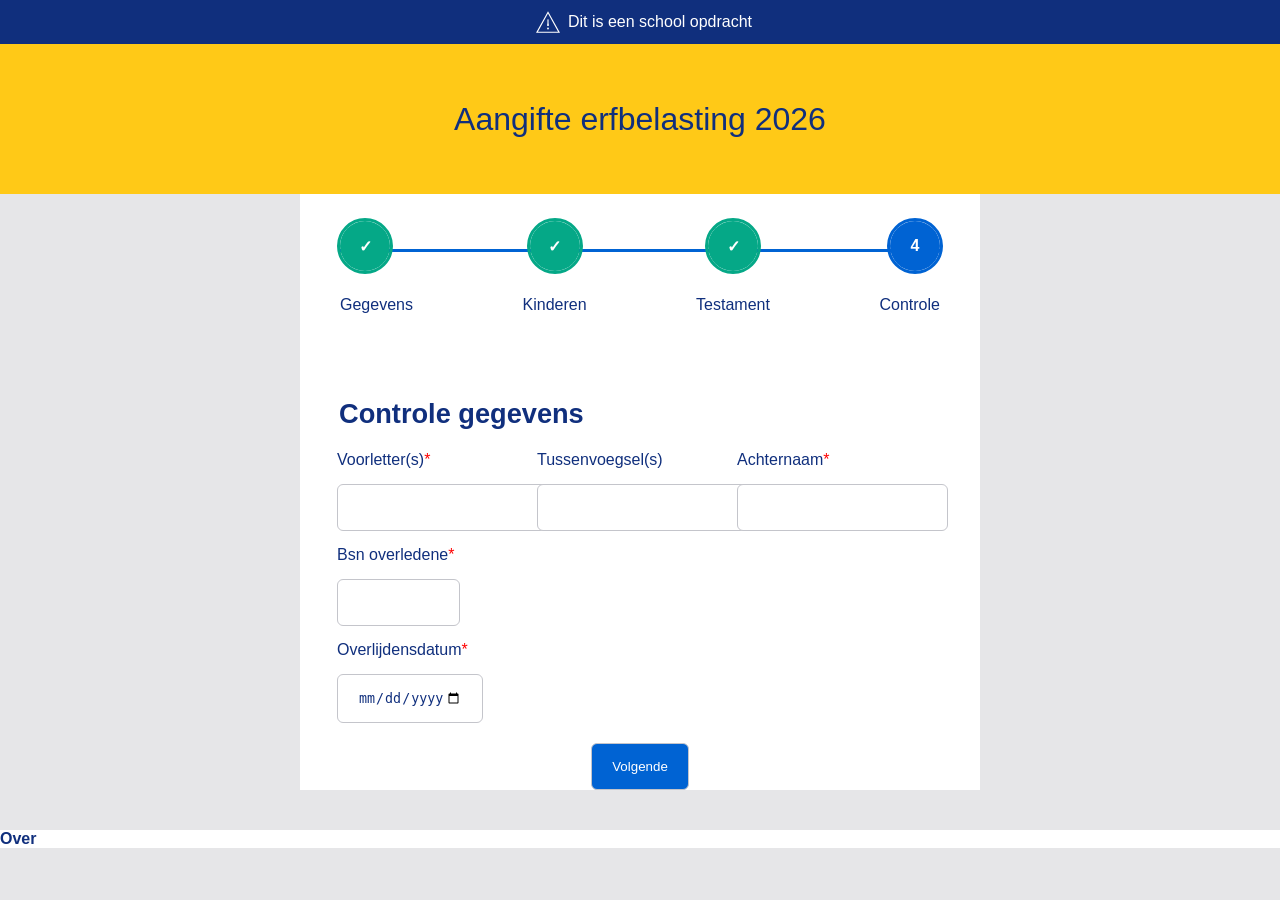
==== check.html @ 88e2ab3c "getting somewhere" ====
<!DOCTYPE html>
<html lang="nl">
<head>
	<meta charset="UTF-8">
	<meta name="viewport" content="width=device-width, initial-scale=1.0">
	<title>Aangifte erfbelasting 2026</title>
	<link rel="stylesheet" href="styles/style.css">
	<link rel="stylesheet" href="styles/steps.css">
	<link rel="stylesheet" href="styles/steps4.css">
	<link href="/path/to/print.css" media="print" rel="stylesheet" />
</head>
<body>
	<header>
		<img class=alert src="img/alert.svg" alt="">
		<p>Dit is een school opdracht</p>
	</header>
	<main>
		<section>
			<h1>Aangifte erfbelasting 2026</h1>
		</section>
		<form novalidate action="goodbye.html">
			<nav>
				<ol>
					<li><a href="index.html">Gegevens</a></li>
					<li><a href="page-two.html">Kinderen</a></li>
					<li><a href="page-three.html">Testament</a></li>
					<li><a href="#">Controle</a></li>
			</ol>
			</nav>
			<fieldset>
				<legend>Controle gegevens</legend>
				<div class="three-col">
					<div>
						<label for="ov-naam">Voorletter(s)</label>
						<input required aria-describedby="error-id" type="text" id="ov-naam" name="ov-naam">
						<p class="error" id="error-id"></p>
					</div>
					<div>
						<label for="ov-tussen">Tussenvoegsel(s)</label>
						<input type="text" id="ov-tussen" name="tussen">
						<p class="errortwo" id="errortwo-id"></p>
					</div>
					<div>
						<label for="ov-achternaam">Achternaam</label>
							<input required type="text" id="ov-achternaam" name="ov-achternaam">
					</div>
				</div>
				<label for="bsn1">Bsn overledene</label>
				<input required min="100000000" max="999999999" id="bsn1" name="bsn1" type="number"> 
				<label for="deathdate">Overlijdensdatum</label>
				<input required type="date" id="deathdate" name="death-date">
			</fieldset>
			</fieldset>
			<input type="submit" value="Volgende" class="next-btn">
		</form>
	</main>
	<footer>
		<b>Over</b>
		<!-- <ul>
			<li>Minor</li>
			<li>Webdesign</li>
			<li>Development</li>
			<li>Alisha</li>
		</ul> -->
	</footer>
	<script src="script.js"></script>
</body>
</html>
---- styles/style.css ----
:root {
	--ns-yellow: #ffc917;
	--ns-blue: #102F7D;
	--grey-bg: #E6E6E8;
	--white: #ffffff;
	--black: #000000;
	--btn: #0063d3;
	--transparent-blue: #0062d355;
	--ns-border-form: #c4c5cb;
	--invalid: red;
	--valid:  rgb(47, 201, 0);
	--radio-color: #05A887;
}

* {
	margin: 0;
	box-sizing: border-box;
	color: var(--ns-blue);
}

header {
	display: flex;
	align-items: center;
	justify-content: center;
	text-align: center;
	padding: 2px;
	background-color: var(--ns-blue);
}

header > p {
	color: var(--white);
}

h1 {
	text-align: center;
	margin: 15px 0;
	font-weight: 100;
	font-size: 2em;
}

body {
	background-color: var(--grey-bg);
	font-family: 'Segoe UI', Tahoma, Geneva, Verdana, sans-serif, sans-serif, arial;
}

ul li {
	color: var(--white);
}

section {
	position: relative;
	background-color: var(--ns-yellow);
	display: flex;
	align-items: center;
	justify-content: center;
	flex-direction: column;
	width: 100%;
	height: 150px;
}

main {
	display: flex;
	align-items: center;
	justify-content: center;
	flex-direction: column;
}

/* form */
form {
	display: flex;
	justify-content: center;
	align-items: center;
	flex-direction: column;
	background-color: var(--white);
	margin: 0 0 40px 0;
	padding: 0 20px;
	width: 100%;
}

label {
	display: block;
	margin: 15px 0;
}

legend {
	font-weight: 700;
	font-size: 1.7rem;
	padding-top: 30px;
}

:user-invalid {
	border-bottom: 2px solid var(--invalid);
}

:user-valid {
	border-bottom: 2px solid var(--valid);
	background-image: url(../img/Green-check-mark.png);
	background-repeat: no-repeat;
    background-position: right 10px center;
    background-size: 10px;
}

label:has(+ input:required)::after,
div label:has(input:required)::after {
    content: "*";
    color: var(--invalid);
}

fieldset {
	width: 100%;
	margin: 10px;
	border: none;
}

fieldset > fieldset > legend {
	font-weight: 200;
	font-size: 16px;
}

fieldset > fieldset {
	padding: 0;
	margin: 0;
}

/* input */
input {
	padding: 15px 20px;
	border: 1px solid var(--ns-border-form);
	border-radius: 6px;
}

input:focus {
	outline: none !important;
    border: 2px solid var(--btn);
}

input[type='submit'] {
	background-color: var(--btn);
	color: var(--white);
	&:hover {
		cursor: pointer;
	}
}

input[type='radio']
{
	display: inline;
	padding: 20px;
}

/*
Source - https://stackoverflow.com/a/4298216
Posted by antonj, modified by community. See post 'Timeline' for change history
Retrieved 2026-03-08, License - CC BY-SA 4.0
*/

input::-webkit-outer-spin-button,
input::-webkit-inner-spin-button {
    -webkit-appearance: none;
    margin: 0;
}

input[type=number] {
    -moz-appearance: textfield; /* Firefox */
}

footer {
	background-color: var(--white);
	color: var(--btn);
}

label:has(input[type='radio']) {
  display: block;
  position: relative;
  padding-left: 35px;
  margin-bottom: 12px;
  cursor: pointer;
  -webkit-user-select: none;
  -moz-user-select: none;
  -ms-user-select: none;
  user-select: none;
}

/* Hide the browser's default radio button */
label input[type='radio'] {
  position: absolute;
  opacity: 0;
  cursor: pointer;
}

/* Create a custom radio button */
.checkmark {
  position: absolute;
  top: 0;
  left: 0;
  height: 21px;
  width: 21px;
  background-color: var(--white);
  border-radius: 50%;
  border: 1px solid gray;
}

/* On mouse-over, add a grey background color */
label:hover input ~ .checkmark {
  background-color: #ccc;
}

/* When the radio button is checked, add a blue background */
label input:checked ~ .checkmark {
  background-color: var(--white);
  border: 1px solid var(--radio-color);
}

/* Create the indicator (the dot/circle - hidden when not checked) */
.checkmark:after {
  content: "";
  position: absolute;
  display: none;
}

/* Show the indicator (dot/circle) when checked */
label input:checked ~ .checkmark:after {
  display: block;
}

/* Style the indicator (dot/circle) */
label .checkmark:after {
 	top: 4px;
    left: 4px;
    width: 11px;
    height: 11px;
	border-radius: 50%;
	background: var(--radio-color);
	animation: 0.1s --pop-in ease-in;
}

.three-col {
	display: grid;
	grid-template-columns: repeat(auto-fill, 200px);
}

div label input {
	margin: 10px 0;
}

.error {
	color: red;
}

.alert {
	z-index: 10;
	position: relative;
	width: 40px;
	height: 40px;
	top: 0;
}

input::file-selector-button {
  font-weight: bold;
  background-color: var(--btn);
  color: var(--white);
  padding: 0.5em;
  border-radius: 3px;
  border: none;
  font-weight: 100;
}

fieldset > fieldset legend::after {
	content: "*";
	color: var(--invalid);
}

.tooltip {
  position: relative;
  display: inline-block;
  cursor: pointer;
}

.tooltip img {
	  margin: 0 5px;
}

.tooltiptext {
  visibility: hidden;
  width: 300px;
  line-height: 24px;
  background-color: rgb(40, 40, 40);
  color: var(--white);
  border-radius: 6px;
  padding: 15px;
  position: absolute;
  z-index: 1;
  top: 100%;
  left: 65%;
  margin-left: -65px;
  -webkit-box-shadow: 0px 8px 28px -1px rgba(0,0,0,0.19); 
	box-shadow: 0px 8px 28px -1px rgba(0,0,0,0.19);
}

.tooltip:hover .tooltiptext {
  visibility: visible;
}

fieldset:has([value="overledene-getrouwd-nee"]:checked) + .b,
fieldset:has([value="overledene-getrouwd-nee"]:checked) ~ .c,
fieldset:has([value="overledene-getrouwd-nee"]:checked) ~ .d {
  display: none;
}

fieldset:has([value="notariële-akte-nee"]:checked) ~ .c,
fieldset:has([value="notariële-akte-nee"]:checked) ~ .d {
  display: none;
}

fieldset:has([value="kinderen-nee"]:checked) ~ .e,
fieldset:has([value="kinderen-nee"]:checked) ~ .f {
	display: none;
}

fieldset:has([value="kinderen-overleden-nee"]:checked) ~ .f {
	display: none;
}

fieldset:has([value="overledene-testament-nee"]:checked) ~ .g {
	display: none;
}

.card {
	background-color: var(--ns-yellow);
	padding: 20px;
}

@keyframes --pop-in {
	0% {
		scale: 0.5;
	}
	100% {
		scale: 1;
	}
}

@media (min-width: 1000px) {
	form {
		width: 680px;
		padding: 0 25px;
	}

	fieldset > fieldset {
		width: 100%;
	}

	ol {
		width: 600px;
	}
}

@media print {
	body {
		color: var(--black);
	}

	section {
	  margin-bottom: 0;
	}

  img, ol, input[type='submit'] header,
  footer, nav {
	display: none;
  }

}
---- styles/steps.css ----
ol {
	margin: 55px 0 0 0;
	padding: 0;
	position: sticky;
	display: flex;
	justify-content: space-between;
	align-items: center;
	list-style: none;
	border-top: 3px solid var(--btn);
	width: 320px;
}

a {
	text-decoration: none;
	column-rule: var(--btn);
	/* padding: 60px 20px 20px 20px; */
}

ol > li {
	display: flex;
	justify-content: center;
	align-items: center;
	padding: 44px 0;
	&:hover {
		cursor: pointer;
	}
}

ol > li::before {
	content: "";
	display: flex;
	align-items: center;
	justify-content: center;
	position: absolute;
	width: 50px;
	height: 50px;
	border-radius: 50px;
	font-weight: 700;
	bottom: 87px;
}

ol > li:first-child {
	justify-content: left;
}

ol > li:last-child {
	justify-content: right;
}

ol > li:nth-child(2)::before,
ol > li:nth-child(3)::before,
ol > li:nth-child(4)::before {
	color: var(--btn);
	background-color: var(--white);
	outline: 3px solid var(--btn);
}
ol > li:nth-child(2)::before {
	content: "2";
}

ol > li:nth-child(3)::before {
	content: "3";
}

ol > li:nth-child(4)::before {
	content: "4";
}


@media (min-width: 1000px) {

	ol {
		width: 600px;
	}
}
---- styles/steps4.css ----
ol > li:nth-child(1)::before,
ol > li:nth-child(2)::before,
ol > li:nth-child(3)::before
{
	content: "✓";
	color: var(--white);
	background-color: var(--radio-color);
	outline: 3px solid var(--radio-color);
}

ol > li:nth-child(4)::before {
	content: "4";
	color: var(--white);
	background-color: var(--btn);
	outline: 3px solid var(--btn);
}
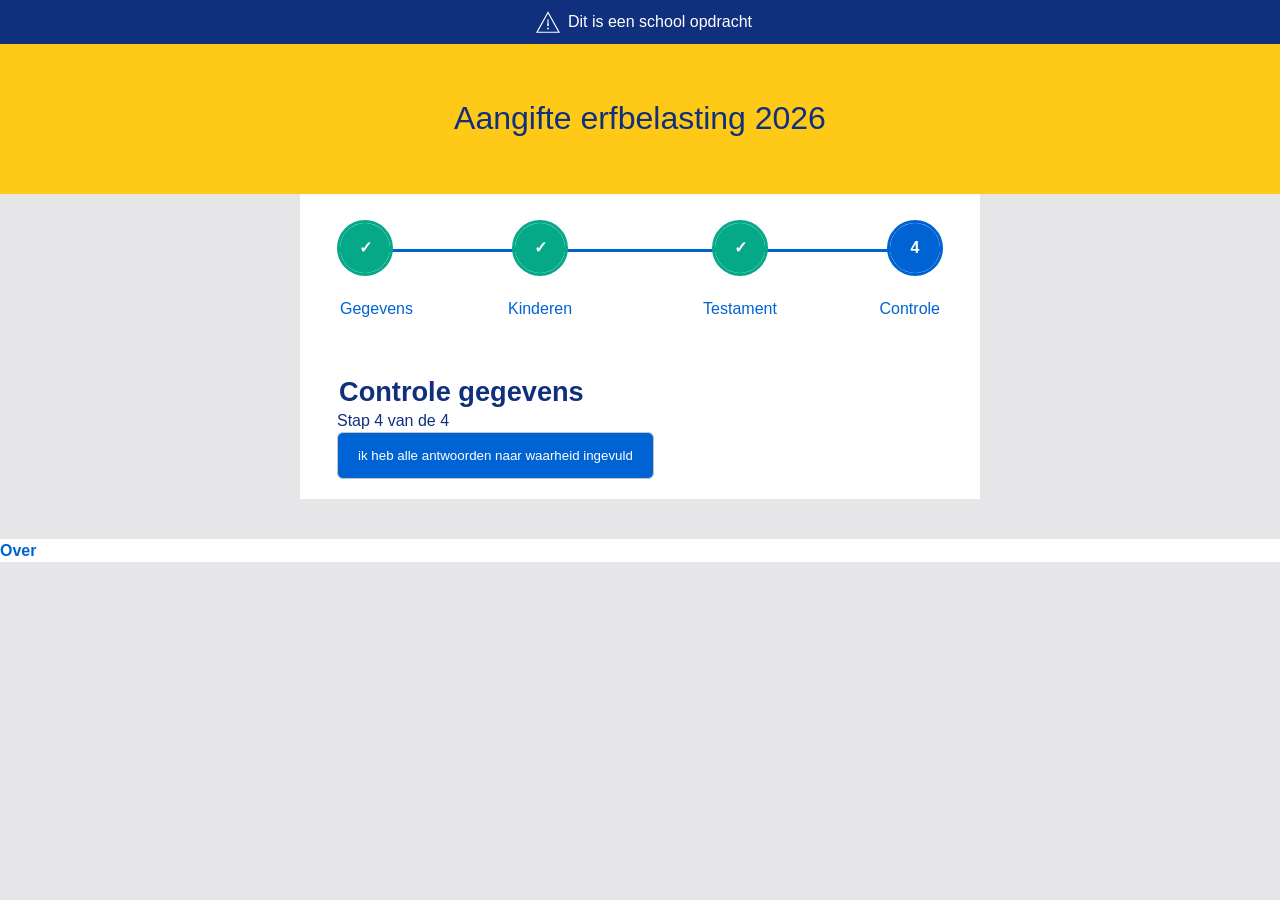
==== commit c97bcb6e: "stom" ====
--- a/check.html
+++ b/check.html
@@ -7,7 +7,7 @@
 	<link rel="stylesheet" href="styles/style.css">
 	<link rel="stylesheet" href="styles/steps.css">
 	<link rel="stylesheet" href="styles/steps4.css">
-	<link href="/path/to/print.css" media="print" rel="stylesheet" />
+	<link href="/path/to/print.css" media="print" rel="stylesheet">
 </head>
 <body>
 	<header>
@@ -25,33 +25,13 @@
 					<li><a href="page-two.html">Kinderen</a></li>
 					<li><a href="page-three.html">Testament</a></li>
 					<li><a href="#">Controle</a></li>
-			</ol>
+				</ol>
 			</nav>
 			<fieldset>
 				<legend>Controle gegevens</legend>
-				<div class="three-col">
-					<div>
-						<label for="ov-naam">Voorletter(s)</label>
-						<input required aria-describedby="error-id" type="text" id="ov-naam" name="ov-naam">
-						<p class="error" id="error-id"></p>
-					</div>
-					<div>
-						<label for="ov-tussen">Tussenvoegsel(s)</label>
-						<input type="text" id="ov-tussen" name="tussen">
-						<p class="errortwo" id="errortwo-id"></p>
-					</div>
-					<div>
-						<label for="ov-achternaam">Achternaam</label>
-							<input required type="text" id="ov-achternaam" name="ov-achternaam">
-					</div>
-				</div>
-				<label for="bsn1">Bsn overledene</label>
-				<input required min="100000000" max="999999999" id="bsn1" name="bsn1" type="number"> 
-				<label for="deathdate">Overlijdensdatum</label>
-				<input required type="date" id="deathdate" name="death-date">
+				<p>Stap 4 van de 4</p>
+				<input type="submit" value="ik heb alle antwoorden naar waarheid ingevuld" class="next-btn">
 			</fieldset>
-			</fieldset>
-			<input type="submit" value="Volgende" class="next-btn">
 		</form>
 	</main>
 	<footer>
--- a/styles/style.css
+++ b/styles/style.css
@@ -5,7 +5,7 @@
 	--white: #ffffff;
 	--black: #000000;
 	--btn: #0063d3;
-	--transparent-blue: #0062d355;
+	--transparent-blue: #0062d330;
 	--ns-border-form: #c4c5cb;
 	--invalid: red;
 	--valid:  rgb(47, 201, 0);
@@ -15,7 +15,11 @@
 * {
 	margin: 0;
 	box-sizing: border-box;
+}
+
+body {
 	color: var(--ns-blue);
+	line-height: 145%;
 }
 
 header {
@@ -34,7 +38,7 @@
 h1 {
 	text-align: center;
 	margin: 15px 0;
-	font-weight: 100;
+	font-weight: 300;
 	font-size: 2em;
 }
 
@@ -43,9 +47,13 @@
 	font-family: 'Segoe UI', Tahoma, Geneva, Verdana, sans-serif, sans-serif, arial;
 }
 
-ul li {
-	color: var(--white);
-}
+nav ol li a {
+	bottom: 40px;
+	position: absolute;
+	padding: 160px 0 0 0;
+	color: var(--btn);
+}
+
 
 section {
 	position: relative;
@@ -100,12 +108,6 @@
     background-size: 10px;
 }
 
-label:has(+ input:required)::after,
-div label:has(input:required)::after {
-    content: "*";
-    color: var(--invalid);
-}
-
 fieldset {
 	width: 100%;
 	margin: 10px;
@@ -200,6 +202,10 @@
   border: 1px solid gray;
 }
 
+label input[value='radio']:focus {
+	outline: 2px solid red;
+}
+
 /* On mouse-over, add a grey background color */
 label:hover input ~ .checkmark {
   background-color: #ccc;
@@ -255,6 +261,12 @@
 	top: 0;
 }
 
+.info {
+	background-color: var(--transparent-blue);
+	padding: 20px;
+	border-radius: 10px;
+}
+
 input::file-selector-button {
   font-weight: bold;
   background-color: var(--btn);
@@ -265,42 +277,6 @@
   font-weight: 100;
 }
 
-fieldset > fieldset legend::after {
-	content: "*";
-	color: var(--invalid);
-}
-
-.tooltip {
-  position: relative;
-  display: inline-block;
-  cursor: pointer;
-}
-
-.tooltip img {
-	  margin: 0 5px;
-}
-
-.tooltiptext {
-  visibility: hidden;
-  width: 300px;
-  line-height: 24px;
-  background-color: rgb(40, 40, 40);
-  color: var(--white);
-  border-radius: 6px;
-  padding: 15px;
-  position: absolute;
-  z-index: 1;
-  top: 100%;
-  left: 65%;
-  margin-left: -65px;
-  -webkit-box-shadow: 0px 8px 28px -1px rgba(0,0,0,0.19); 
-	box-shadow: 0px 8px 28px -1px rgba(0,0,0,0.19);
-}
-
-.tooltip:hover .tooltiptext {
-  visibility: visible;
-}
-
 fieldset:has([value="overledene-getrouwd-nee"]:checked) + .b,
 fieldset:has([value="overledene-getrouwd-nee"]:checked) ~ .c,
 fieldset:has([value="overledene-getrouwd-nee"]:checked) ~ .d {
@@ -353,19 +329,3 @@
 		width: 600px;
 	}
 }
-
-@media print {
-	body {
-		color: var(--black);
-	}
-
-	section {
-	  margin-bottom: 0;
-	}
-
-  img, ol, input[type='submit'] header,
-  footer, nav {
-	display: none;
-  }
-
-}
--- a/styles/steps.css
+++ b/styles/steps.css
@@ -17,6 +17,8 @@
 }
 
 ol > li {
+	top: 20px;
+	position: relative;
 	display: flex;
 	justify-content: center;
 	align-items: center;
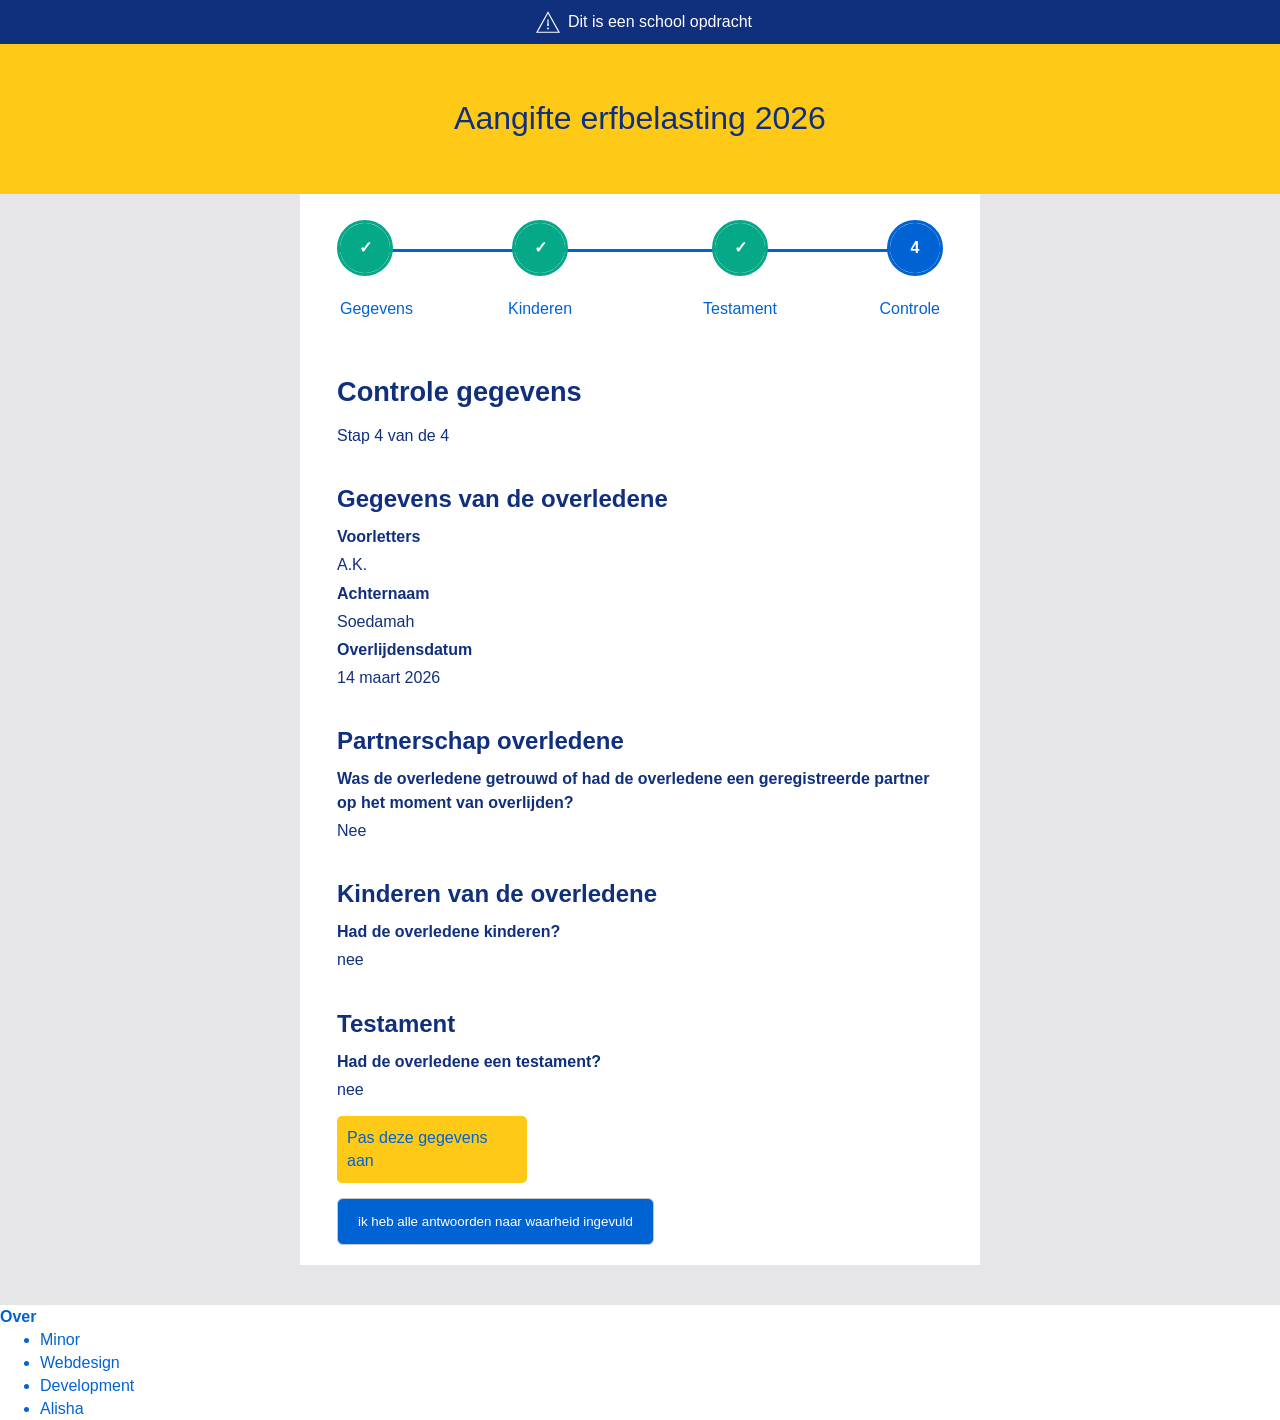
==== commit 6c2c7550: "added a thingy" ====
--- a/check.html
+++ b/check.html
@@ -18,7 +18,7 @@
 		<section>
 			<h1>Aangifte erfbelasting 2026</h1>
 		</section>
-		<form novalidate action="goodbye.html">
+		<form action="goodbye.html">
 			<nav>
 				<ol>
 					<li><a href="index.html">Gegevens</a></li>
@@ -30,18 +30,50 @@
 			<fieldset>
 				<legend>Controle gegevens</legend>
 				<p>Stap 4 van de 4</p>
+				<h2>Gegevens van de overledene</h2>
+				<b>Voorletters</b>
+				<p>A.K.</p>
+				<b>Achternaam</b>
+				<p>Soedamah</p>
+				<b>Overlijdensdatum</b>
+				<p>14 maart 2026</p>
+				<h2>Partnerschap overledene</h2>
+				<b>Was de overledene getrouwd of had de overledene een geregistreerde partner op het moment van overlijden?</b>
+				<p>Nee</p>
+				<h2>Kinderen van de overledene</h2>
+				<b>Had de overledene kinderen?</b>
+				<p>nee</p>
+				<h2>Testament</h2>
+				<b>Had de overledene een testament?</b>
+				<p>nee</p>
+				<label class="change-answer-btn">Pas deze gegevens aan
+					<input type="checkbox" value="show-input-to-fix">
+				</label>
 				<input type="submit" value="ik heb alle antwoorden naar waarheid ingevuld" class="next-btn">
+			</fieldset>
+			<fieldset class="change-answers">
+				<legend>Pas antwoorden aan</legend>
+				<fieldset>
+					<legend>Gegevens van de overledene</legend>
+					<label>Voorletters
+						<input type="text" value="A.K.">
+					</label>
+					<label>Achternaam
+						<input type="text" value="Soedamah">
+					</label>
+
+				</fieldset>
 			</fieldset>
 		</form>
 	</main>
 	<footer>
 		<b>Over</b>
-		<!-- <ul>
+		<ul>
 			<li>Minor</li>
 			<li>Webdesign</li>
 			<li>Development</li>
 			<li>Alisha</li>
-		</ul> -->
+		</ul>
 	</footer>
 	<script src="script.js"></script>
 </body>
--- a/styles/style.css
+++ b/styles/style.css
@@ -31,6 +31,10 @@
 	background-color: var(--ns-blue);
 }
 
+p {
+	margin: 5px 0;
+}
+
 header > p {
 	color: var(--white);
 }
@@ -40,6 +44,10 @@
 	margin: 15px 0;
 	font-weight: 300;
 	font-size: 2em;
+}
+
+h2, b {
+	margin: 40px 0 15px 0;
 }
 
 body {
@@ -93,7 +101,7 @@
 legend {
 	font-weight: 700;
 	font-size: 1.7rem;
-	padding-top: 30px;
+	padding: 30px 0 10px 0;
 }
 
 :user-invalid {
@@ -182,7 +190,7 @@
   -ms-user-select: none;
   user-select: none;
 }
-
+/* Create a custom radio button w3schools */
 /* Hide the browser's default radio button */
 label input[type='radio'] {
   position: absolute;
@@ -190,7 +198,6 @@
   cursor: pointer;
 }
 
-/* Create a custom radio button */
 .checkmark {
   position: absolute;
   top: 0;
@@ -206,30 +213,25 @@
 	outline: 2px solid red;
 }
 
-/* On mouse-over, add a grey background color */
 label:hover input ~ .checkmark {
   background-color: #ccc;
 }
 
-/* When the radio button is checked, add a blue background */
 label input:checked ~ .checkmark {
   background-color: var(--white);
   border: 1px solid var(--radio-color);
 }
 
-/* Create the indicator (the dot/circle - hidden when not checked) */
 .checkmark:after {
   content: "";
   position: absolute;
   display: none;
 }
 
-/* Show the indicator (dot/circle) when checked */
 label input:checked ~ .checkmark:after {
   display: block;
 }
 
-/* Style the indicator (dot/circle) */
 label .checkmark:after {
  	top: 4px;
     left: 4px;
@@ -249,22 +251,18 @@
 	margin: 10px 0;
 }
 
-.error {
-	color: red;
-}
-
-.alert {
-	z-index: 10;
-	position: relative;
-	width: 40px;
-	height: 40px;
-	top: 0;
-}
-
-.info {
+details {
 	background-color: var(--transparent-blue);
 	padding: 20px;
 	border-radius: 10px;
+}
+
+summary {
+	padding: 5px 0;
+}
+
+summary > img {
+	padding: 0 5px;
 }
 
 input::file-selector-button {
@@ -301,9 +299,60 @@
 	display: none;
 }
 
+mark {
+	background-color: transparent;
+	color: var(--radio-color);
+}
+
 .card {
 	background-color: var(--ns-yellow);
 	padding: 20px;
+}
+
+.error {
+	color: red;
+	margin-top: 5px;
+}
+
+.alert {
+	z-index: 10;
+	position: relative;
+	width: 40px;
+	height: 40px;
+	top: 0;
+}
+
+.for-later {
+	background-color: var(--ns-yellow);
+	color: var(--btn);
+	padding: 10px !important;
+	margin: 10px;
+	border-radius: 5px;
+	input {
+		display: none;
+	}
+}
+
+body:has([value="sla-op"]:checked) mark::after {
+  content: "Uw antwoorden zijn opgeslagen";
+}
+
+.change-answer-btn {
+	background-color: var(--ns-yellow);
+	color: var(--btn);
+	padding: 10px;
+	border-radius: 5px;
+	width: 190px;
+	&:hover {
+		cursor: pointer;
+	}
+	input {
+		display: none;
+	}
+}
+
+.change-answers {
+	display: none;
 }
 
 @keyframes --pop-in {
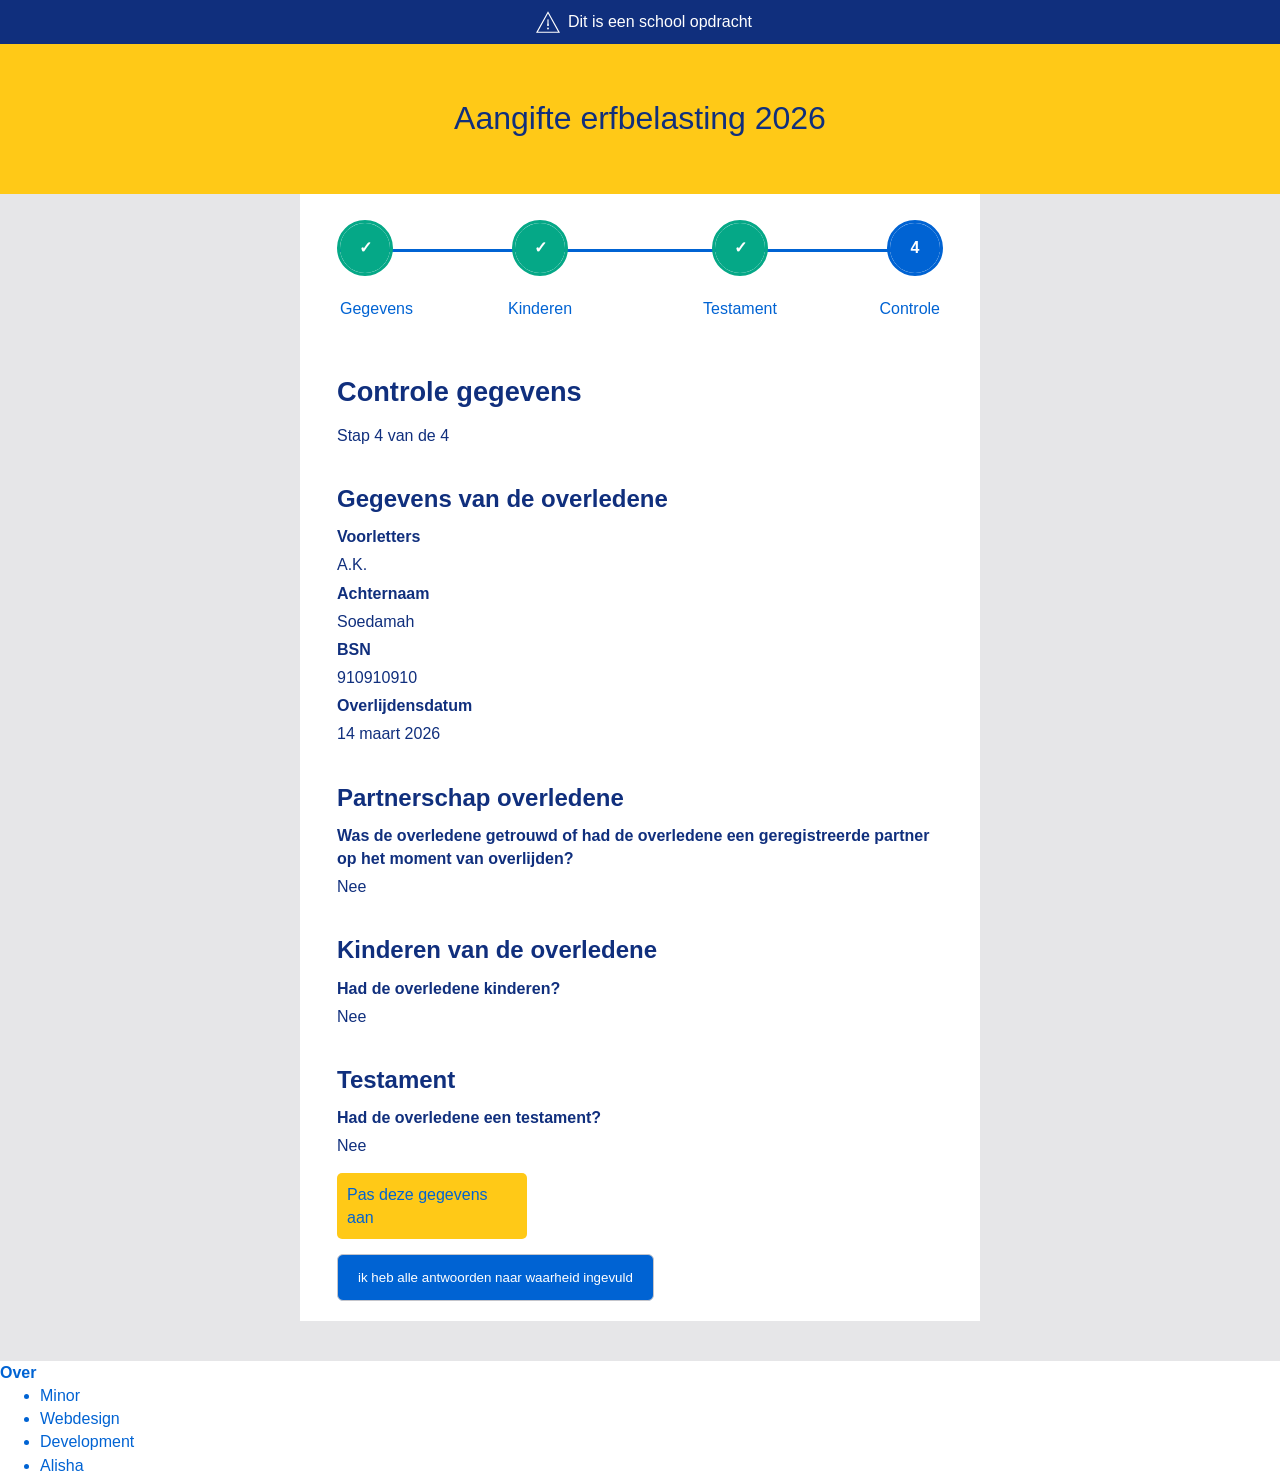
==== commit 692584dd: "added more custom errors" ====
--- a/check.html
+++ b/check.html
@@ -7,7 +7,6 @@
 	<link rel="stylesheet" href="styles/style.css">
 	<link rel="stylesheet" href="styles/steps.css">
 	<link rel="stylesheet" href="styles/steps4.css">
-	<link href="/path/to/print.css" media="print" rel="stylesheet">
 </head>
 <body>
 	<header>
@@ -35,6 +34,8 @@
 				<p>A.K.</p>
 				<b>Achternaam</b>
 				<p>Soedamah</p>
+				<b>BSN</b>
+				<p>910910910</p>
 				<b>Overlijdensdatum</b>
 				<p>14 maart 2026</p>
 				<h2>Partnerschap overledene</h2>
@@ -42,27 +43,35 @@
 				<p>Nee</p>
 				<h2>Kinderen van de overledene</h2>
 				<b>Had de overledene kinderen?</b>
-				<p>nee</p>
+				<p>Nee</p>
 				<h2>Testament</h2>
 				<b>Had de overledene een testament?</b>
-				<p>nee</p>
+				<p>Nee</p>
+
+
+
+				<fieldset class="change-answers">
+					<legend>Pas antwoorden aan</legend>
+					<fieldset>
+						<legend>Gegevens van de overledene</legend>
+						<label for="voorletters-check">Voorletters</label>
+						<input type="text"  id="voorletters-check" value="A.K.">
+						<label for="achternaam-check">Achternaam</label>
+						<input type="text" id="achternaam-check" value="Soedamah">
+						<label for="bsn1-check">Bsn overledene</label>
+						<input required pattern="[0-9]{9}" value="910910910" inputmode="numeric" id="bsn1-check" name="bsn1" title="BSN is incorrect">
+						<p class="error" id="error-bsn1"></p>
+						<label for="deathdate-check">Overlijdensdatum</label>
+						<input required type="date" value="2026-03-14" id="deathdate" name="death-date-check" title="Overlijdensdatum is incorrect">
+					</fieldset>
+				</fieldset>
+
+
+
 				<label class="change-answer-btn">Pas deze gegevens aan
 					<input type="checkbox" value="show-input-to-fix">
 				</label>
 				<input type="submit" value="ik heb alle antwoorden naar waarheid ingevuld" class="next-btn">
-			</fieldset>
-			<fieldset class="change-answers">
-				<legend>Pas antwoorden aan</legend>
-				<fieldset>
-					<legend>Gegevens van de overledene</legend>
-					<label>Voorletters
-						<input type="text" value="A.K.">
-					</label>
-					<label>Achternaam
-						<input type="text" value="Soedamah">
-					</label>
-
-				</fieldset>
 			</fieldset>
 		</form>
 	</main>
--- a/styles/style.css
+++ b/styles/style.css
@@ -254,6 +254,7 @@
 details {
 	background-color: var(--transparent-blue);
 	padding: 20px;
+	margin: 20px 0;
 	border-radius: 10px;
 }
 
@@ -262,7 +263,8 @@
 }
 
 summary > img {
-	padding: 0 5px;
+	padding: 0 7px;
+	margin-bottom: -1px;
 }
 
 input::file-selector-button {
@@ -328,6 +330,7 @@
 	padding: 10px !important;
 	margin: 10px;
 	border-radius: 5px;
+	width: 200px;
 	input {
 		display: none;
 	}
@@ -355,12 +358,24 @@
 	display: none;
 }
 
+body:has([value="show-input-to-fix"]:checked) .change-answers {
+  display: block;
+}
+
+
 @keyframes --pop-in {
 	0% {
 		scale: 0.5;
 	}
 	100% {
 		scale: 1;
+	}
+}
+
+@media (min-width: 640px) {
+	form {
+		width: 600px;
+		padding: 0 25px;
 	}
 }
 
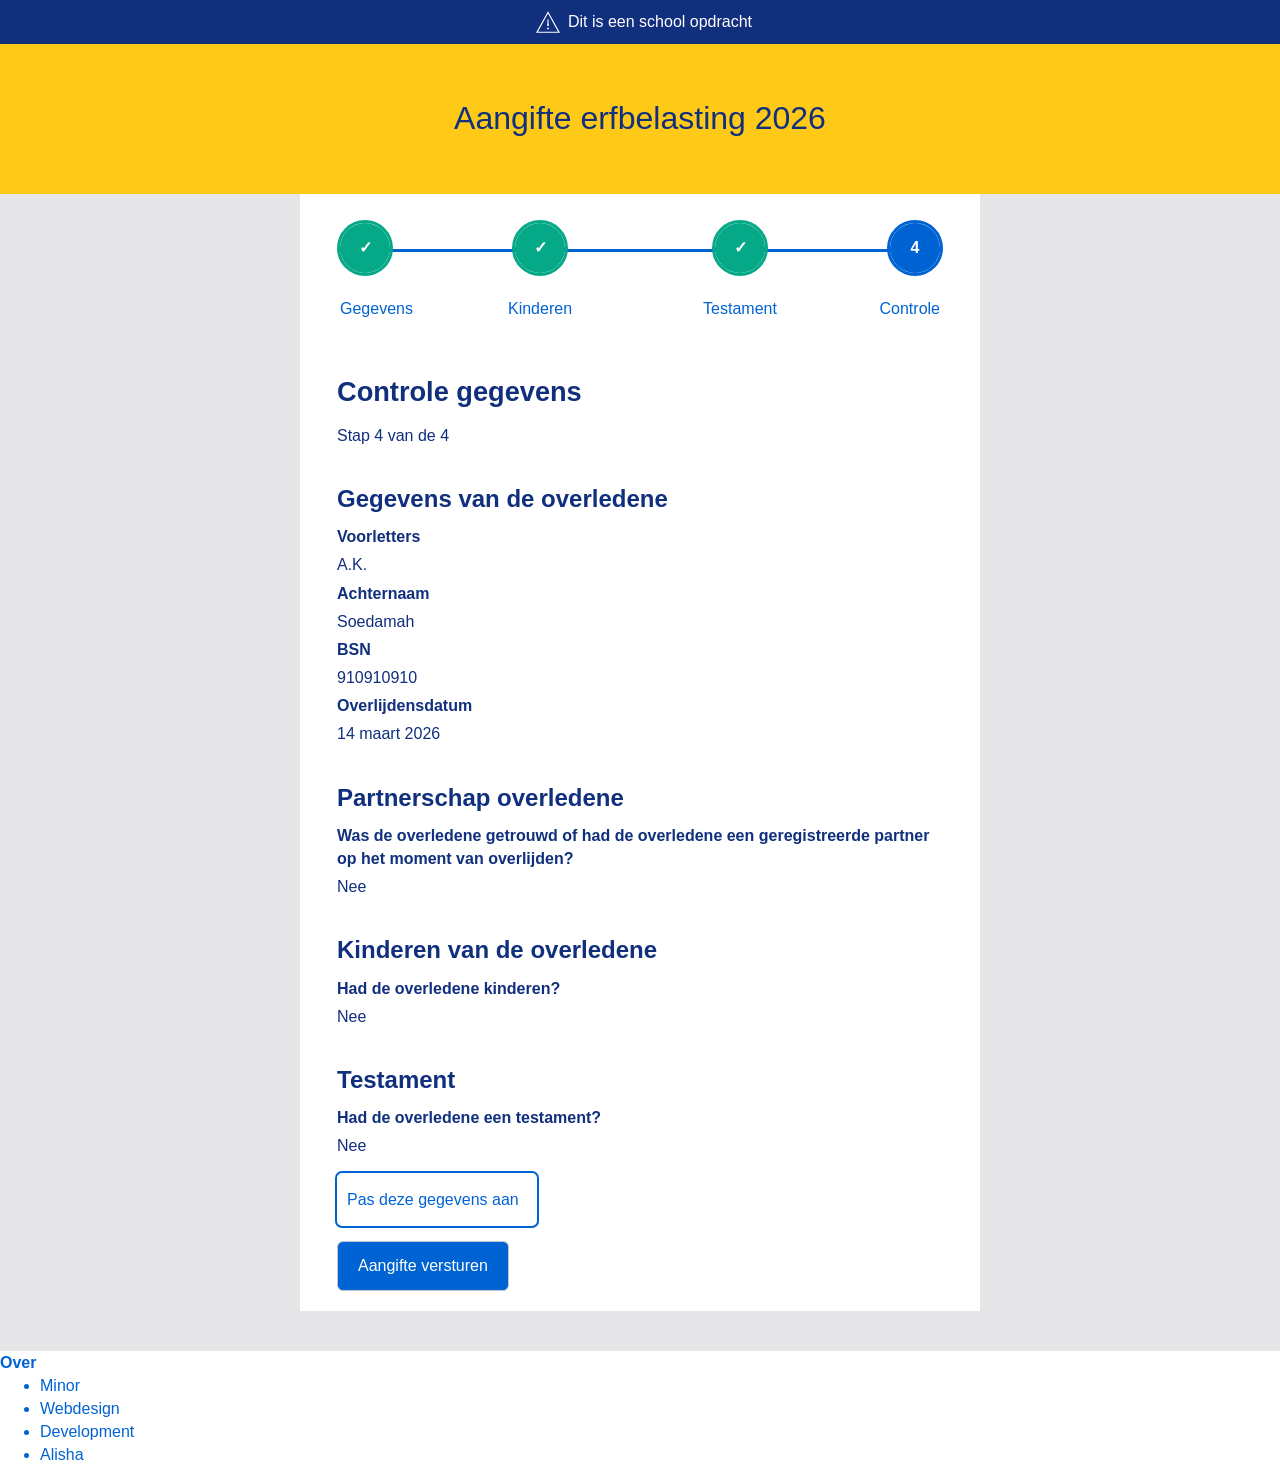
==== commit 9b9c747c: "rise and grind" ====
--- a/check.html
+++ b/check.html
@@ -68,10 +68,10 @@
 
 
 
-				<label class="change-answer-btn">Pas deze gegevens aan
+				<label class="for-later">Pas deze gegevens aan
 					<input type="checkbox" value="show-input-to-fix">
 				</label>
-				<input type="submit" value="ik heb alle antwoorden naar waarheid ingevuld" class="next-btn">
+				<input type="submit" value="Aangifte versturen">
 			</fieldset>
 		</form>
 	</main>
--- a/styles/style.css
+++ b/styles/style.css
@@ -19,7 +19,7 @@
 
 body {
 	color: var(--ns-blue);
-	line-height: 145%;
+	line-height: 200%;
 }
 
 header {
@@ -58,7 +58,7 @@
 nav ol li a {
 	bottom: 40px;
 	position: absolute;
-	padding: 160px 0 0 0;
+	padding: 80px 0 0 0;
 	color: var(--btn);
 }
 
@@ -108,7 +108,8 @@
 	border-bottom: 2px solid var(--invalid);
 }
 
-:user-valid {
+
+:user-valid:not([value="submit"]) {
 	border-bottom: 2px solid var(--valid);
 	background-image: url(../img/Green-check-mark.png);
 	background-repeat: no-repeat;
@@ -147,6 +148,7 @@
 input[type='submit'] {
 	background-color: var(--btn);
 	color: var(--white);
+	font-size: 16px;
 	&:hover {
 		cursor: pointer;
 	}
@@ -190,6 +192,7 @@
   -ms-user-select: none;
   user-select: none;
 }
+
 /* Create a custom radio button w3schools */
 /* Hide the browser's default radio button */
 label input[type='radio'] {
@@ -279,26 +282,27 @@
 
 fieldset:has([value="overledene-getrouwd-nee"]:checked) + .b,
 fieldset:has([value="overledene-getrouwd-nee"]:checked) ~ .c,
-fieldset:has([value="overledene-getrouwd-nee"]:checked) ~ .d {
+fieldset:has([value="overledene-getrouwd-nee"]:checked) ~ .d,
+fieldset:has([value="notariële-akte-nee"]:checked) ~ .c,
+fieldset:has([value="notariële-akte-nee"]:checked) ~ .d,
+fieldset:has([value="kinderen-nee"]:checked) ~ .e,
+fieldset:has([value="kinderen-nee"]:checked) ~ .f,
+fieldset:has([value="kinderen-overleden-nee"]:checked) ~ .f,
+fieldset:has([value="overledene-testament-nee"]:checked) ~ .g
+{
   display: none;
 }
 
-fieldset:has([value="notariële-akte-nee"]:checked) ~ .c,
-fieldset:has([value="notariële-akte-nee"]:checked) ~ .d {
+#show-bsn-input,
+#show-beconnummer-input, 
+#show-protonummer-input {
   display: none;
 }
 
-fieldset:has([value="kinderen-nee"]:checked) ~ .e,
-fieldset:has([value="kinderen-nee"]:checked) ~ .f {
-	display: none;
-}
-
-fieldset:has([value="kinderen-overleden-nee"]:checked) ~ .f {
-	display: none;
-}
-
-fieldset:has([value="overledene-testament-nee"]:checked) ~ .g {
-	display: none;
+body:has([value="gemachtigde-bsn"]:checked) #show-bsn-input,
+body:has([value="gemachtigde-beconnummer"]:checked) #show-beconnummer-input,
+body:has([value="gemachtigde-protonummer"]:checked) #show-protonummer-input {
+  display: block;
 }
 
 mark {
@@ -325,33 +329,24 @@
 }
 
 .for-later {
-	background-color: var(--ns-yellow);
+	background-color: var(--white);
 	color: var(--btn);
-	padding: 10px !important;
-	margin: 10px;
+	outline: 2px var(--btn) solid;
+	padding: 15px 10px !important;
 	border-radius: 5px;
 	width: 200px;
+	font-size: 16px;
+	align-items: center;
 	input {
 		display: none;
 	}
 }
 
 body:has([value="sla-op"]:checked) mark::after {
-  content: "Uw antwoorden zijn opgeslagen";
-}
-
-.change-answer-btn {
-	background-color: var(--ns-yellow);
-	color: var(--btn);
-	padding: 10px;
-	border-radius: 5px;
-	width: 190px;
-	&:hover {
-		cursor: pointer;
-	}
-	input {
-		display: none;
-	}
+  content: "Uw antwoorden zijn opgeslagen!";
+  background-color: #05a88737;
+  padding: 10px;
+  border-radius: 5px;
 }
 
 .change-answers {
@@ -361,7 +356,6 @@
 body:has([value="show-input-to-fix"]:checked) .change-answers {
   display: block;
 }
-
 
 @keyframes --pop-in {
 	0% {
@@ -373,6 +367,10 @@
 }
 
 @media (min-width: 640px) {
+	body {
+		line-height: 145%;
+	}
+
 	form {
 		width: 600px;
 		padding: 0 25px;
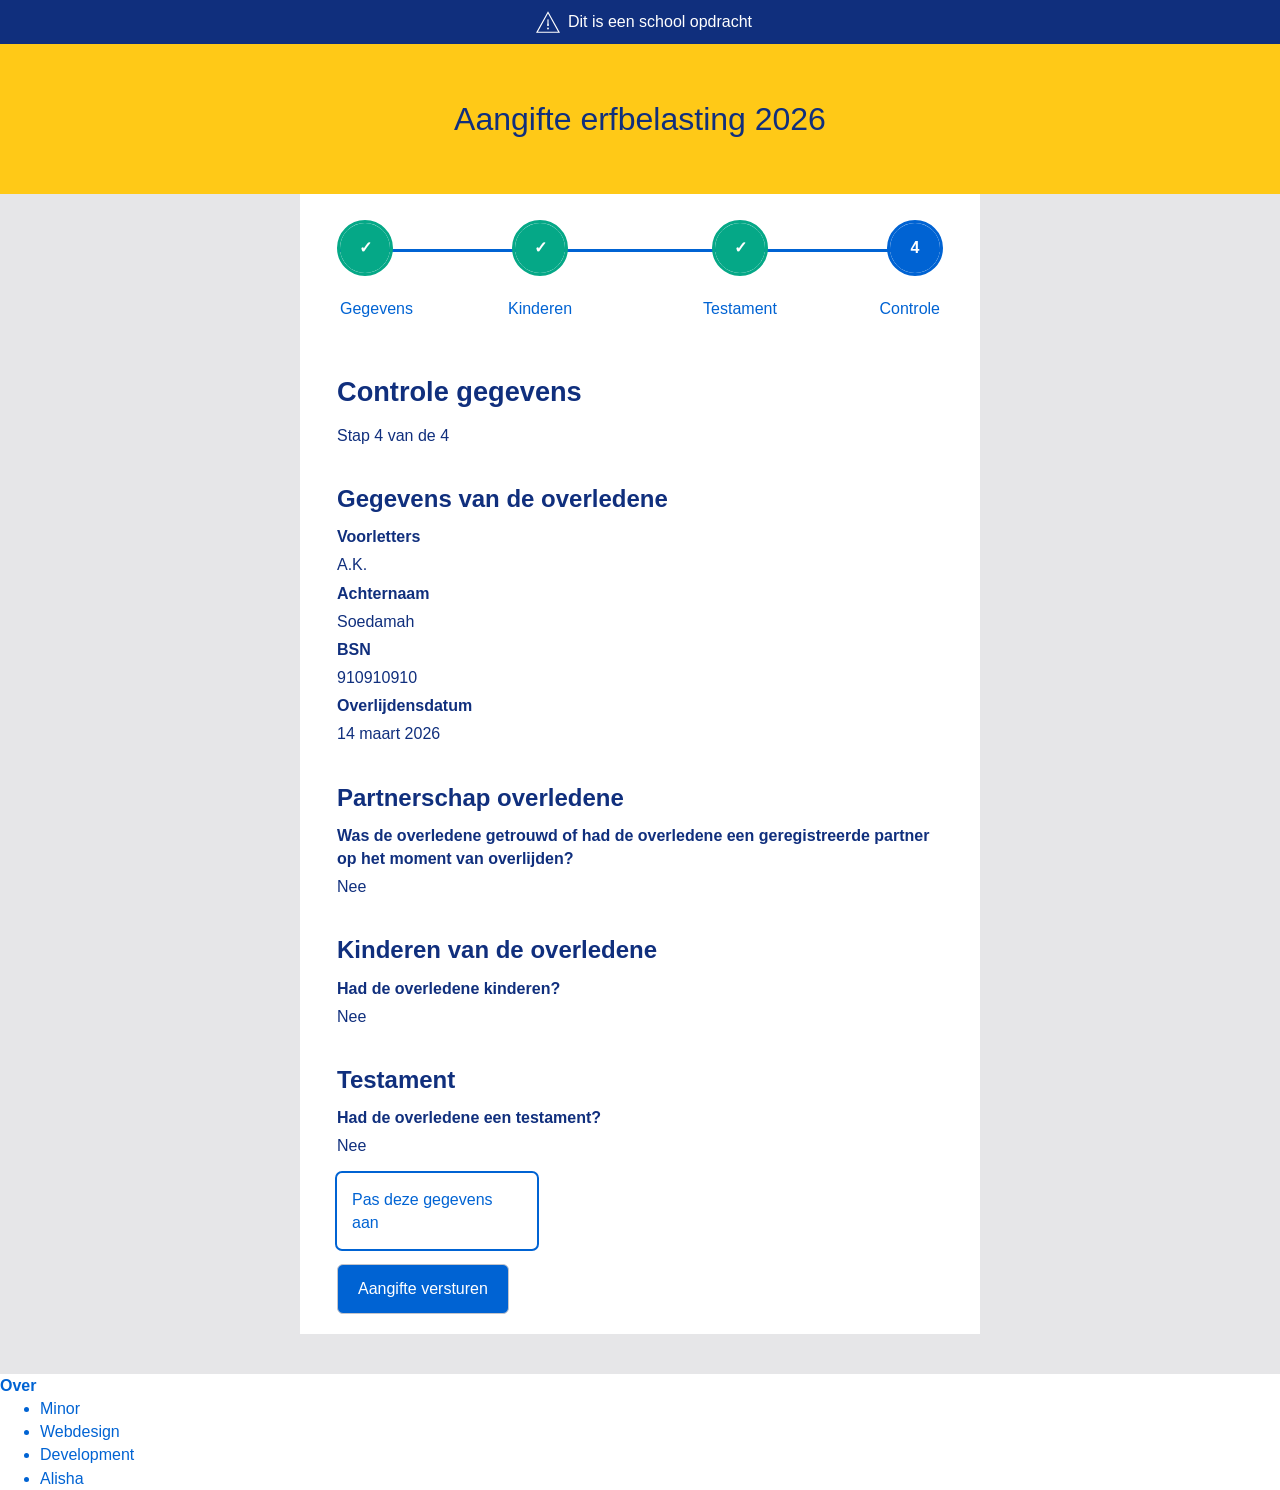
==== commit d55f82a0: "update" ====
--- a/check.html
+++ b/check.html
@@ -68,7 +68,7 @@
 
 
 
-				<label class="for-later">Pas deze gegevens aan
+				<label class="pas-aan">Pas deze gegevens aan
 					<input type="checkbox" value="show-input-to-fix">
 				</label>
 				<input type="submit" value="Aangifte versturen">
--- a/styles/style.css
+++ b/styles/style.css
@@ -19,7 +19,7 @@
 
 body {
 	color: var(--ns-blue);
-	line-height: 200%;
+	line-height: 230%;
 }
 
 header {
@@ -109,7 +109,7 @@
 }
 
 
-:user-valid:not([value="submit"]) {
+input:not([type="submit"]):user-valid {
 	border-bottom: 2px solid var(--valid);
 	background-image: url(../img/Green-check-mark.png);
 	background-repeat: no-repeat;
@@ -311,8 +311,10 @@
 }
 
 .card {
-	background-color: var(--ns-yellow);
-	padding: 20px;
+	background-color: #05a88737;
+	margin-top: 100px;
+	padding: 60px;
+	line-height: 40px;
 }
 
 .error {
@@ -332,7 +334,21 @@
 	background-color: var(--white);
 	color: var(--btn);
 	outline: 2px var(--btn) solid;
-	padding: 15px 10px !important;
+	padding: 15px !important;
+	border-radius: 5px;
+	width: 148px;
+	font-size: 16px;
+	align-items: center;
+	input {
+		display: none;
+	}
+}
+
+.pas-aan {
+	background-color: var(--white);
+	color: var(--btn);
+	outline: 2px var(--btn) solid;
+	padding: 15px !important;
 	border-radius: 5px;
 	width: 200px;
 	font-size: 16px;
@@ -341,7 +357,6 @@
 		display: none;
 	}
 }
-
 body:has([value="sla-op"]:checked) mark::after {
   content: "Uw antwoorden zijn opgeslagen!";
   background-color: #05a88737;
@@ -367,6 +382,10 @@
 }
 
 @media (min-width: 640px) {
+	h1 {
+		line-height: 300%;
+	}
+
 	body {
 		line-height: 145%;
 	}
